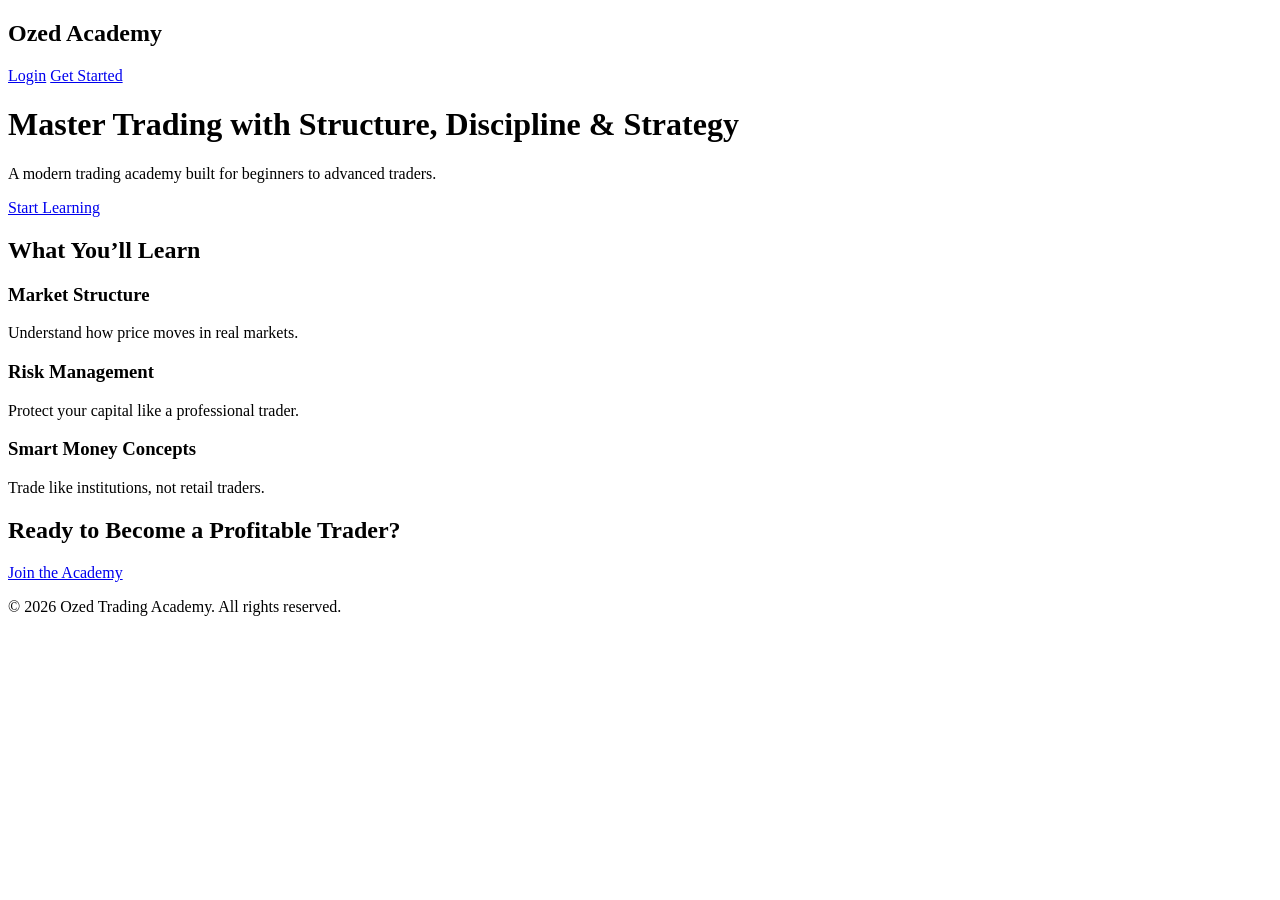
==== index.html @ 68e2d20f "Initial UI setup" ====
<!DOCTYPE html>
<html lang="en">
<head>
  <meta charset="UTF-8">
  <title>Ozed Trading Academy</title>
  <link rel="stylesheet" href="css/styles.css">
</head>

<body>

<!-- HERO SECTION -->
<header class="hero">

  <nav class="nav">
    <h2>Ozed Academy</h2>
    <div>
      <a href="dashboard.html">Login</a>
      <a href="#" class="btn">Get Started</a>
    </div>
  </nav>

  <div class="hero-content">
    <h1>Master Trading with Structure, Discipline & Strategy</h1>
    <p>A modern trading academy built for beginners to advanced traders.</p>
    <a href="dashboard.html" class="cta">Start Learning</a>
  </div>

</header>

<!-- FEATURES -->
<section class="section">

  <h2>What You’ll Learn</h2>

  <div class="grid">

    <div class="card">
      <h3>Market Structure</h3>
      <p>Understand how price moves in real markets.</p>
    </div>

    <div class="card">
      <h3>Risk Management</h3>
      <p>Protect your capital like a professional trader.</p>
    </div>

    <div class="card">
      <h3>Smart Money Concepts</h3>
      <p>Trade like institutions, not retail traders.</p>
    </div>

  </div>

</section>

<!-- CTA -->
<section class="cta-section">
  <h2>Ready to Become a Profitable Trader?</h2>
  <a href="dashboard.html" class="cta">Join the Academy</a>
</section>

<!-- FOOTER -->
<footer>
  <p>© 2026 Ozed Trading Academy. All rights reserved.</p>
</footer>

</body>
</html>
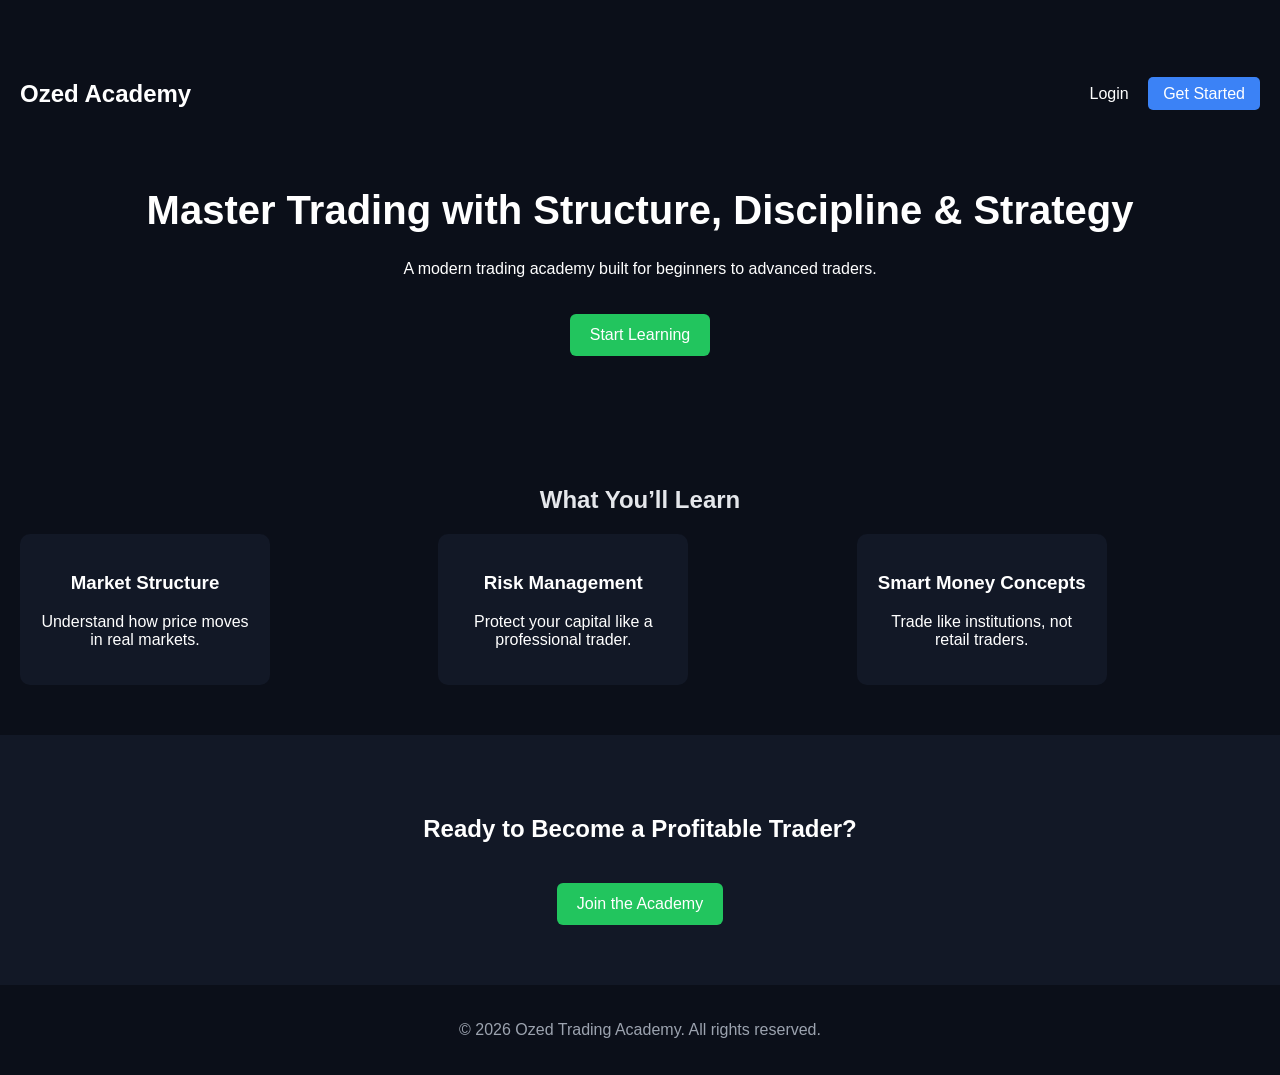
==== commit 53cba195: "Initial UI setup" ====
--- a/index.html
+++ b/index.html
@@ -15,7 +15,7 @@
     <h2>Ozed Academy</h2>
     <div>
       <a href="dashboard.html">Login</a>
-      <a href="#" class="btn">Get Started</a>
+      <a href="signup.html" class="btn">Get Started</a>
     </div>
   </nav>
 
--- a/css/styles.css
+++ b/css/styles.css
@@ -0,0 +1,490 @@
+body {
+  margin: 0;
+  font-family: 'Inter', sans-serif;
+  background: #0B0F19;
+  color: #E5E7EB;
+}
+
+.layout {
+  display: flex;
+}
+
+.sidebar {
+  width: 220px;
+  background: #121826;
+  padding: 20px;
+  height: 100vh;
+}
+
+.sidebar h2 {
+  margin-bottom: 20px;
+}
+
+.sidebar a {
+  display: block;
+  color: #9CA3AF;
+  margin: 10px 0;
+  text-decoration: none;
+}
+
+.sidebar a:hover {
+  color: #fff;
+}
+
+.main {
+  flex: 1;
+  padding: 20px;
+}
+
+.topbar {
+  display: flex;
+  justify-content: space-between;
+  align-items: center;
+}
+
+.cards {
+  display: flex;
+  gap: 20px;
+  margin-top: 20px;
+}
+
+.card {
+  background: #121826;
+  padding: 20px;
+  border-radius: 10px;
+  flex: 1;
+}
+
+.progress-bar {
+  height: 8px;
+  background: #1F2937;
+  border-radius: 5px;
+}
+
+.progress-fill {
+  height: 8px;
+  background: #22C55E;
+  border-radius: 5px;
+}
+
+.modules {
+  margin-top: 40px;
+}
+
+.module-grid {
+  display: flex;
+  gap: 20px;
+}
+
+.module-card {
+  background: #121826;
+  padding: 20px;
+  border-radius: 10px;
+  width: 200px;
+}
+
+.module-card button {
+  margin-top: 10px;
+  padding: 8px;
+  background: #3B82F6;
+  border: none;
+  color: white;
+  cursor: pointer;
+}
+
+.module-card.locked {
+  opacity: 0.5;
+}
+/* HERO */
+.hero {
+  background: #0B0F19;
+  padding: 60px 20px;
+  color: white;
+}
+
+.nav {
+  display: flex;
+  justify-content: space-between;
+  align-items: center;
+}
+
+.nav a {
+  color: white;
+  margin-left: 15px;
+  text-decoration: none;
+}
+
+.btn {
+  background: #3B82F6;
+  padding: 8px 15px;
+  border-radius: 5px;
+}
+
+/* HERO CONTENT */
+.hero-content {
+  text-align: center;
+  margin-top: 60px;
+}
+
+.hero-content h1 {
+  font-size: 40px;
+}
+
+.cta {
+  display: inline-block;
+  margin-top: 20px;
+  background: #22C55E;
+  padding: 12px 20px;
+  color: white;
+  text-decoration: none;
+  border-radius: 6px;
+}
+
+/* SECTIONS */
+.section {
+  padding: 50px 20px;
+  text-align: center;
+}
+
+.grid {
+  display: flex;
+  gap: 20px;
+  justify-content: center;
+  margin-top: 20px;
+}
+
+.card {
+  background: #121826;
+  padding: 20px;
+  border-radius: 10px;
+  width: 250px;
+  color: white;
+}
+
+/* CTA SECTION */
+.cta-section {
+  text-align: center;
+  padding: 60px 20px;
+  background: #121826;
+  color: white;
+}
+
+/* FOOTER */
+footer {
+  text-align: center;
+  padding: 20px;
+  background: #0B0F19;
+  color: #9CA3AF;
+}
+/* MODULE PAGE */
+.page {
+  padding: 40px;
+  color: white;
+}
+
+.page-title {
+  font-size: 32px;
+}
+
+.subtitle {
+  color: #9CA3AF;
+  margin-bottom: 30px;
+}
+
+.module-grid {
+  display: grid;
+  grid-template-columns: repeat(auto-fit, minmax(250px, 1fr));
+  gap: 20px;
+}
+
+/* MODULE CARD */
+.module-card {
+  background: #121826;
+  padding: 20px;
+  border-radius: 10px;
+  color: white;
+  transition: 0.3s;
+}
+
+.module-card:hover {
+  transform: translateY(-5px);
+}
+
+.module-card ul {
+  padding-left: 18px;
+  color: #9CA3AF;
+}
+
+/* BUTTON */
+.btn-green {
+  display: inline-block;
+  margin-top: 15px;
+  background: #22C55E;
+  padding: 10px 15px;
+  color: white;
+  text-decoration: none;
+  border-radius: 6px;
+}
+
+/* LOCKED MODULE */
+.locked {
+  opacity: 0.5;
+}
+
+.locked button {
+  margin-top: 15px;
+  padding: 10px;
+  background: gray;
+  border: none;
+  color: white;
+  border-radius: 6px;
+}
+/* LESSON PAGE LAYOUT */
+.lesson-layout {
+  display: flex;
+  height: 100vh;
+  color: white;
+}
+
+/* SIDEBAR */
+.lesson-sidebar {
+  width: 250px;
+  background: #121826;
+  padding: 20px;
+}
+
+.lesson-sidebar ul {
+  list-style: none;
+  padding: 0;
+}
+
+.lesson-sidebar li {
+  padding: 10px;
+  margin-bottom: 5px;
+  cursor: pointer;
+  color: #9CA3AF;
+}
+
+.lesson-sidebar li.active {
+  background: #3B82F6;
+  color: white;
+  border-radius: 5px;
+}
+
+/* CONTENT */
+.lesson-content {
+  flex: 1;
+  padding: 30px;
+  background: #0B0F19;
+}
+
+.video-box {
+  margin-bottom: 20px;
+}
+
+.lesson-text {
+  background: #121826;
+  padding: 20px;
+  border-radius: 10px;
+}
+
+/* ACTION BUTTONS */
+.lesson-actions {
+  margin-top: 20px;
+  display: flex;
+  gap: 10px;
+}
+
+.btn-green {
+  background: #22C55E;
+  padding: 10px;
+  border: none;
+  color: white;
+  border-radius: 6px;
+}
+
+.btn-blue {
+  background: #3B82F6;
+  padding: 10px;
+  border: none;
+  color: white;
+  border-radius: 6px;
+}
+
+.btn-gray {
+  background: #374151;
+  padding: 10px;
+  border: none;
+  color: white;
+  border-radius: 6px;
+}
+* {
+  box-sizing: border-box;
+}
+
+body {
+  margin: 0;
+  font-family: Arial, sans-serif;
+  overflow-x: hidden;
+}
+
+/* GLOBAL RESPONSIVE CONTAINER */
+.container {
+  width: 100%;
+  max-width: 1200px;
+  margin: auto;
+  padding: 15px;
+}
+
+/* FORCE RESPONSIVE GRID BEHAVIOR */
+.module-grid,
+.cards,
+.grid {
+  display: grid;
+  grid-template-columns: repeat(auto-fit, minmax(250px, 1fr));
+  gap: 15px;
+}
+
+/* MOBILE FIX */
+@media (max-width: 768px) {
+  .lesson-layout {
+    flex-direction: column !important;
+  }
+
+  .lesson-sidebar {
+    width: 100% !important;
+  }
+
+  iframe {
+    height: 220px !important;
+  }
+}
+/* =========================
+   GLOBAL APP LAYOUT
+========================= */
+
+.app-layout {
+  display: flex;
+  min-height: 100vh;
+}
+
+/* SIDEBAR (GLOBAL) */
+.sidebar {
+  width: 240px;
+  background: #121826;
+  padding: 20px;
+  color: white;
+}
+
+/* MAIN AREA */
+.main {
+  flex: 1;
+  background: #0B0F19;
+  padding: 20px;
+}
+
+/* TOPBAR */
+.topbar {
+  display: flex;
+  justify-content: space-between;
+  align-items: center;
+  margin-bottom: 20px;
+  color: white;
+}
+
+/* NAV LINKS */
+.sidebar a {
+  display: block;
+  padding: 10px;
+  color: #9CA3AF;
+  text-decoration: none;
+  border-radius: 6px;
+  margin-bottom: 5px;
+}
+
+.sidebar a:hover {
+  background: #1F2937;
+  color: white;
+}
+
+/* ACTIVE STATE */
+.sidebar a.active {
+  background: #3B82F6;
+  color: white;
+}
+/* LESSON LAYOUT */
+.lesson-layout {
+  display: flex;
+  gap: 20px;
+}
+
+/* LESSON SIDEBAR */
+.lesson-sidebar {
+  width: 250px;
+  background: #121826;
+  padding: 15px;
+  border-radius: 10px;
+}
+
+.lesson-sidebar ul {
+  list-style: none;
+  padding: 0;
+}
+
+.lesson-sidebar li {
+  padding: 10px;
+  color: #9CA3AF;
+  cursor: pointer;
+}
+
+.lesson-sidebar li.active {
+  background: #3B82F6;
+  color: white;
+  border-radius: 5px;
+}
+
+/* CONTENT */
+.lesson-content {
+  flex: 1;
+}
+
+/* VIDEO */
+.video-box {
+  margin-bottom: 20px;
+}
+
+/* TEXT */
+.lesson-text {
+  background: #121826;
+  padding: 20px;
+  border-radius: 10px;
+}
+
+/* BUTTONS */
+.lesson-actions {
+  margin-top: 20px;
+  display: flex;
+  gap: 10px;
+}
+@media (max-width: 768px) {
+
+  .lesson-layout {
+    flex-direction: column;
+  }
+
+  .lesson-sidebar {
+    width: 100%;
+  }
+
+  iframe {
+    height: 220px;
+  }
+
+  .lesson-actions {
+    flex-direction: column;
+  }
+
+  .lesson-actions button {
+    width: 100%;
+  }
+}
